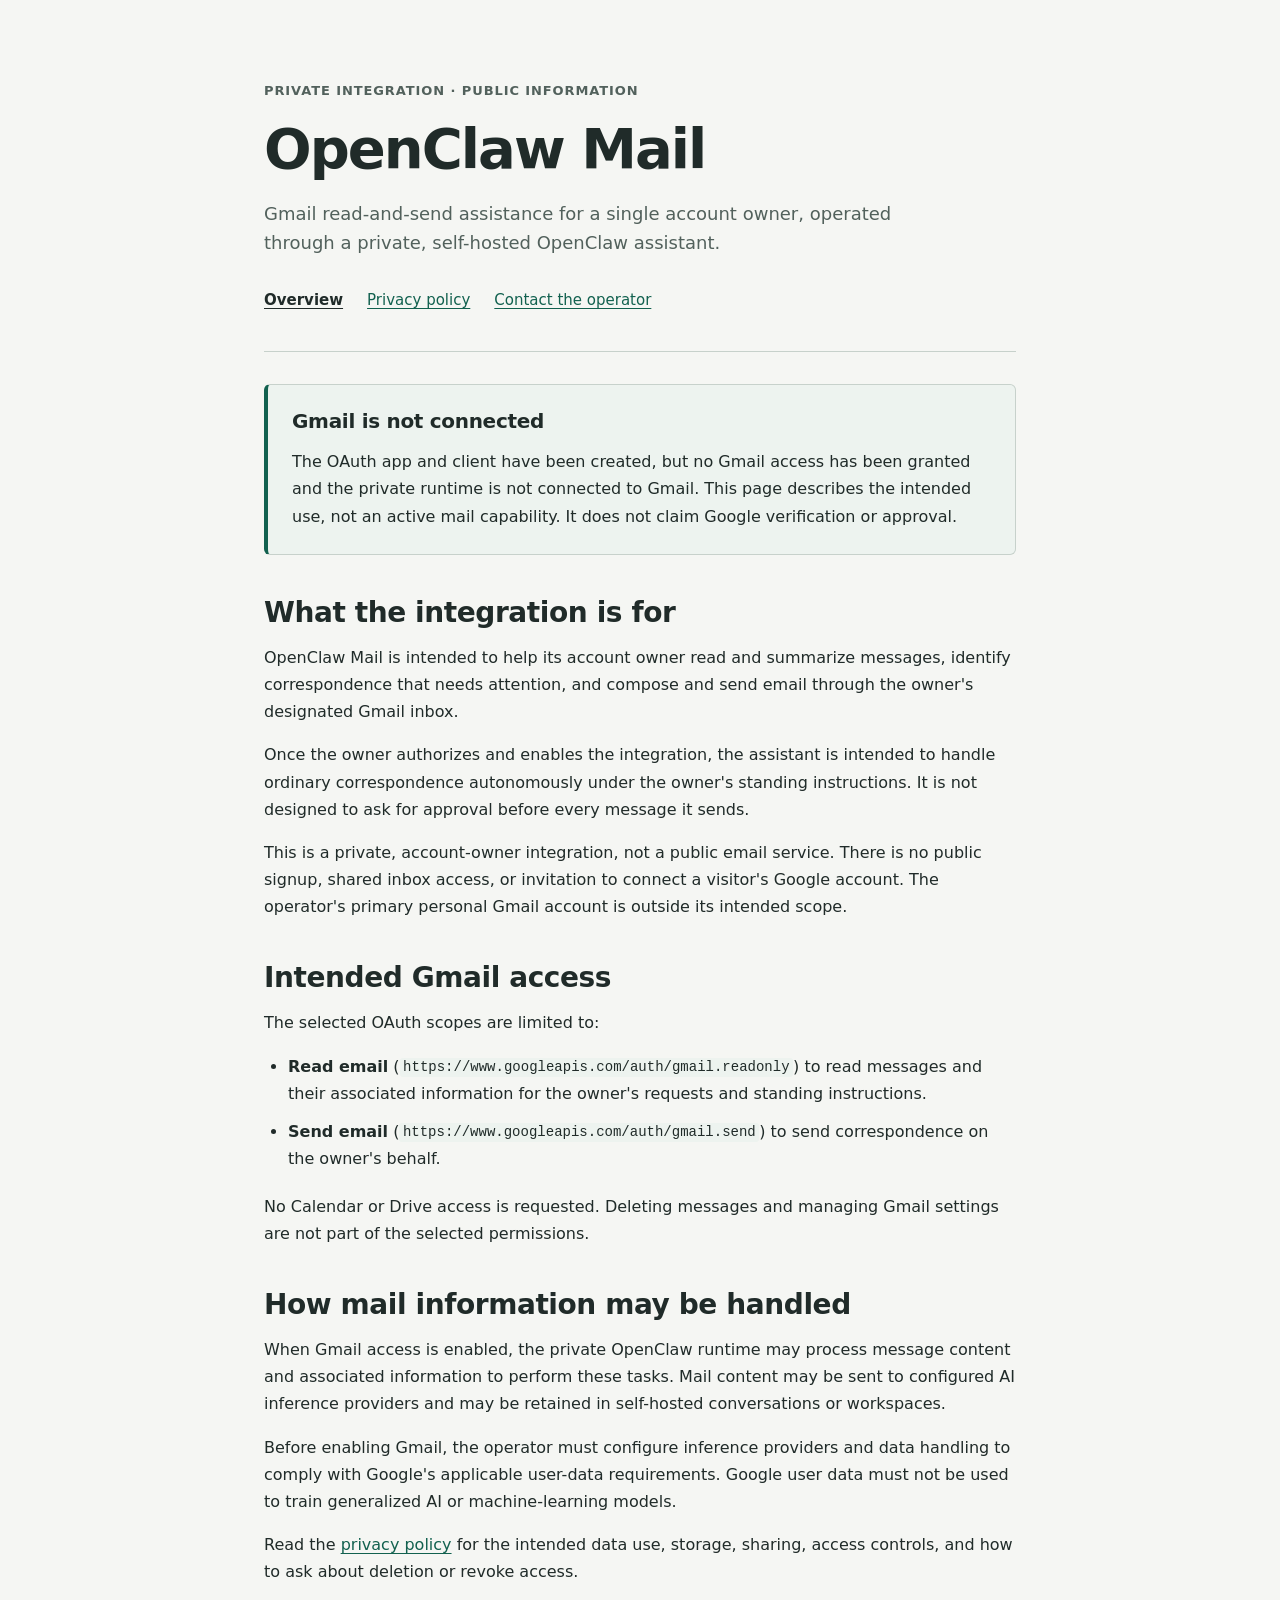
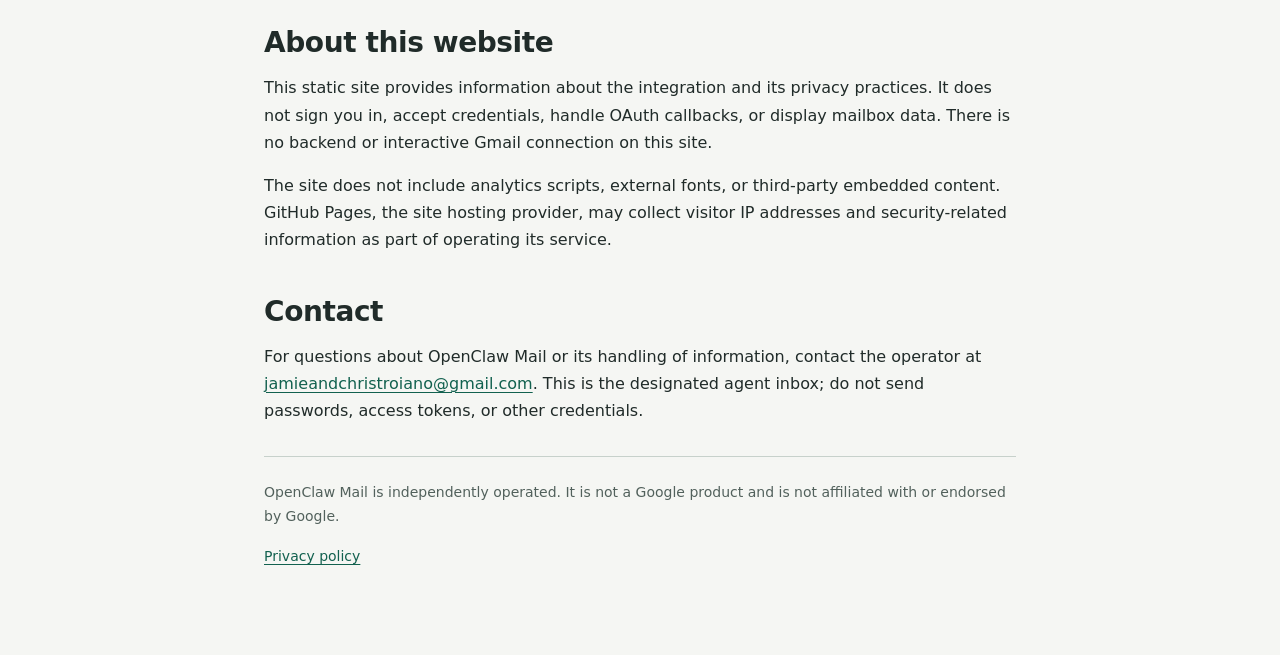
==== index.html @ 8d76d77b "init" ====
<!doctype html>
<html lang="en">
<head>
  <meta charset="utf-8">
  <meta name="viewport" content="width=device-width, initial-scale=1">
  <meta name="color-scheme" content="light dark">
  <meta name="description" content="Information about OpenClaw Mail, a private Gmail read-and-send integration for its account owner, and its privacy practices.">
  <title>OpenClaw Mail — private Gmail assistance</title>
  <link rel="stylesheet" href="assets/site.css">
</head>
<body>
  <a class="skip-link" href="#main">Skip to content</a>
  <div class="page">
    <header class="site-header">
      <p class="kicker">Private integration · public information</p>
      <h1>OpenClaw Mail</h1>
      <p class="lead">Gmail read-and-send assistance for a single account owner, operated through a private, self-hosted OpenClaw assistant.</p>
      <nav class="site-nav" aria-label="Site">
        <a href="./" aria-current="page">Overview</a>
        <a href="privacy/">Privacy policy</a>
        <a href="mailto:jamieandchristroiano@gmail.com">Contact the operator</a>
      </nav>
    </header>

    <main id="main" class="content">
      <aside class="notice" aria-labelledby="status-heading">
        <h2 id="status-heading">Gmail is not connected</h2>
        <p>The OAuth app and client have been created, but no Gmail access has been granted and the private runtime is not connected to Gmail. This page describes the intended use, not an active mail capability. It does not claim Google verification or approval.</p>
      </aside>

      <section aria-labelledby="purpose-heading">
        <h2 id="purpose-heading">What the integration is for</h2>
        <p>OpenClaw Mail is intended to help its account owner read and summarize messages, identify correspondence that needs attention, and compose and send email through the owner's designated Gmail inbox.</p>
        <p>Once the owner authorizes and enables the integration, the assistant is intended to handle ordinary correspondence autonomously under the owner's standing instructions. It is not designed to ask for approval before every message it sends.</p>
        <p>This is a private, account-owner integration, not a public email service. There is no public signup, shared inbox access, or invitation to connect a visitor's Google account. The operator's primary personal Gmail account is outside its intended scope.</p>
      </section>

      <section aria-labelledby="access-heading">
        <h2 id="access-heading">Intended Gmail access</h2>
        <p>The selected OAuth scopes are limited to:</p>
        <ul>
          <li><strong>Read email</strong> (<code>https://www.googleapis.com/auth/gmail.readonly</code>) to read messages and their associated information for the owner's requests and standing instructions.</li>
          <li><strong>Send email</strong> (<code>https://www.googleapis.com/auth/gmail.send</code>) to send correspondence on the owner's behalf.</li>
        </ul>
        <p>No Calendar or Drive access is requested. Deleting messages and managing Gmail settings are not part of the selected permissions.</p>
      </section>

      <section aria-labelledby="data-heading">
        <h2 id="data-heading">How mail information may be handled</h2>
        <p>When Gmail access is enabled, the private OpenClaw runtime may process message content and associated information to perform these tasks. Mail content may be sent to configured AI inference providers and may be retained in self-hosted conversations or workspaces.</p>
        <p>Before enabling Gmail, the operator must configure inference providers and data handling to comply with Google's applicable user-data requirements. Google user data must not be used to train generalized AI or machine-learning models.</p>
        <p>Read the <a href="privacy/">privacy policy</a> for the intended data use, storage, sharing, access controls, and how to ask about deletion or revoke access.</p>
      </section>

      <section aria-labelledby="site-heading">
        <h2 id="site-heading">About this website</h2>
        <p>This static site provides information about the integration and its privacy practices. It does not sign you in, accept credentials, handle OAuth callbacks, or display mailbox data. There is no backend or interactive Gmail connection on this site.</p>
        <p>The site does not include analytics scripts, external fonts, or third-party embedded content. GitHub Pages, the site hosting provider, may collect visitor IP addresses and security-related information as part of operating its service.</p>
      </section>

      <section aria-labelledby="contact-heading">
        <h2 id="contact-heading">Contact</h2>
        <p>For questions about OpenClaw Mail or its handling of information, contact the operator at <a href="mailto:jamieandchristroiano@gmail.com">jamieandchristroiano@gmail.com</a>. This is the designated agent inbox; do not send passwords, access tokens, or other credentials.</p>
      </section>
    </main>

    <footer class="site-footer">
      <p>OpenClaw Mail is independently operated. It is not a Google product and is not affiliated with or endorsed by Google.</p>
      <p><a href="privacy/">Privacy policy</a></p>
    </footer>
  </div>
</body>
</html>
---- assets/site.css ----
:root {
  color-scheme: light dark;
  --background: #f5f6f3;
  --surface: #ffffff;
  --text: #202b29;
  --muted: #52615c;
  --link: #12614f;
  --border: #c7d1cb;
  --notice: #edf3ef;
  --focus: #9a4100;
  font-family: system-ui, -apple-system, BlinkMacSystemFont, "Segoe UI", sans-serif;
  font-size: 100%;
  line-height: 1.7;
  -webkit-text-size-adjust: 100%;
}

* {
  box-sizing: border-box;
}

body {
  margin: 0;
  background: var(--background);
  color: var(--text);
}

.page {
  width: min(100%, 54rem);
  margin-inline: auto;
  padding: clamp(1.25rem, 5vw, 3.5rem);
  overflow-wrap: anywhere;
}

.site-header {
  padding-block: 1.5rem 2rem;
  border-bottom: 1px solid var(--border);
}

.kicker {
  margin: 0 0 0.75rem;
  color: var(--muted);
  font-size: 0.8125rem;
  font-weight: 650;
  letter-spacing: 0.07em;
  text-transform: uppercase;
}

h1,
h2,
h3 {
  line-height: 1.25;
  text-wrap: balance;
}

h1 {
  margin: 0 0 1rem;
  font-size: clamp(2.25rem, 7vw, 3.5rem);
  letter-spacing: -0.035em;
}

h2 {
  margin: 0 0 0.875rem;
  font-size: clamp(1.4rem, 4vw, 1.75rem);
  letter-spacing: -0.015em;
}

h3 {
  margin: 1.75rem 0 0.75rem;
  font-size: 1.125rem;
}

p {
  margin: 0 0 1rem;
}

.lead {
  max-width: 40rem;
  margin-bottom: 1.5rem;
  color: var(--muted);
  font-size: 1.125rem;
  line-height: 1.6;
}

a {
  color: var(--link);
  text-decoration-thickness: 0.08em;
  text-underline-offset: 0.18em;
}

a:hover {
  text-decoration-thickness: 0.15em;
}

:focus-visible {
  outline: 3px solid var(--focus);
  outline-offset: 4px;
  border-radius: 2px;
}

.site-nav {
  display: flex;
  flex-wrap: wrap;
  column-gap: 1.5rem;
  row-gap: 0.5rem;
  font-size: 0.9375rem;
}

.site-nav a {
  display: inline-block;
  padding-block: 0.375rem;
}

.site-nav [aria-current="page"] {
  color: var(--text);
  font-weight: 650;
}

.content {
  padding-block: 2rem;
}

.content > section + section {
  margin-top: 2.5rem;
}

.content > section > :last-child,
.notice > :last-child,
.site-footer > :last-child {
  margin-bottom: 0;
}

.notice {
  margin: 0 0 2.5rem;
  padding: clamp(1rem, 4vw, 1.5rem);
  border: 1px solid var(--border);
  border-inline-start: 4px solid var(--link);
  border-radius: 0.375rem;
  background: var(--notice);
}

.notice h2 {
  font-size: 1.25rem;
}

ul,
ol {
  margin: 0 0 1.25rem;
  padding-inline-start: 1.5rem;
}

li + li {
  margin-top: 0.625rem;
}

li > ul,
li > ol {
  margin-top: 0.625rem;
}

code {
  padding: 0.1em 0.25em;
  border-radius: 0.2rem;
  background: var(--notice);
  font-family: ui-monospace, SFMono-Regular, Consolas, monospace;
  font-size: 0.875em;
  white-space: normal;
  overflow-wrap: anywhere;
}

pre {
  max-width: 100%;
  padding: 1rem;
  overflow-x: auto;
  border: 1px solid var(--border);
  background: var(--notice);
}

pre code {
  padding: 0;
  white-space: pre-wrap;
}

blockquote {
  margin: 1.5rem 0;
  padding-inline-start: 1.25rem;
  border-inline-start: 3px solid var(--border);
  color: var(--muted);
}

dt {
  margin-top: 1rem;
  font-weight: 650;
}

dd {
  margin-inline-start: 1.25rem;
}

.muted {
  color: var(--muted);
}

.site-footer {
  padding-block: 1.5rem 2rem;
  border-top: 1px solid var(--border);
  color: var(--muted);
  font-size: 0.875rem;
}

.skip-link {
  position: absolute;
  top: 0.75rem;
  left: 0.75rem;
  z-index: 1;
  max-width: calc(100% - 1.5rem);
  padding: 0.625rem 1rem;
  transform: translateY(-200%);
  background: var(--surface);
  overflow-wrap: anywhere;
}

.skip-link:focus {
  transform: translateY(0);
}

@media (prefers-color-scheme: dark) {
  :root {
    --background: #151c19;
    --surface: #202a25;
    --text: #e4eae6;
    --muted: #b2c1b8;
    --link: #8cd9b7;
    --border: #46594d;
    --notice: #202e26;
    --focus: #ffd099;
  }
}

@media print {
  :root {
    --background: #ffffff;
    --surface: #ffffff;
    --text: #000000;
    --muted: #333333;
    --link: #000000;
    --border: #777777;
    --notice: #ffffff;
  }

  .page {
    width: 100%;
    padding: 0;
  }

  .skip-link {
    display: none;
  }

  h2,
  h3 {
    break-after: avoid;
  }
}
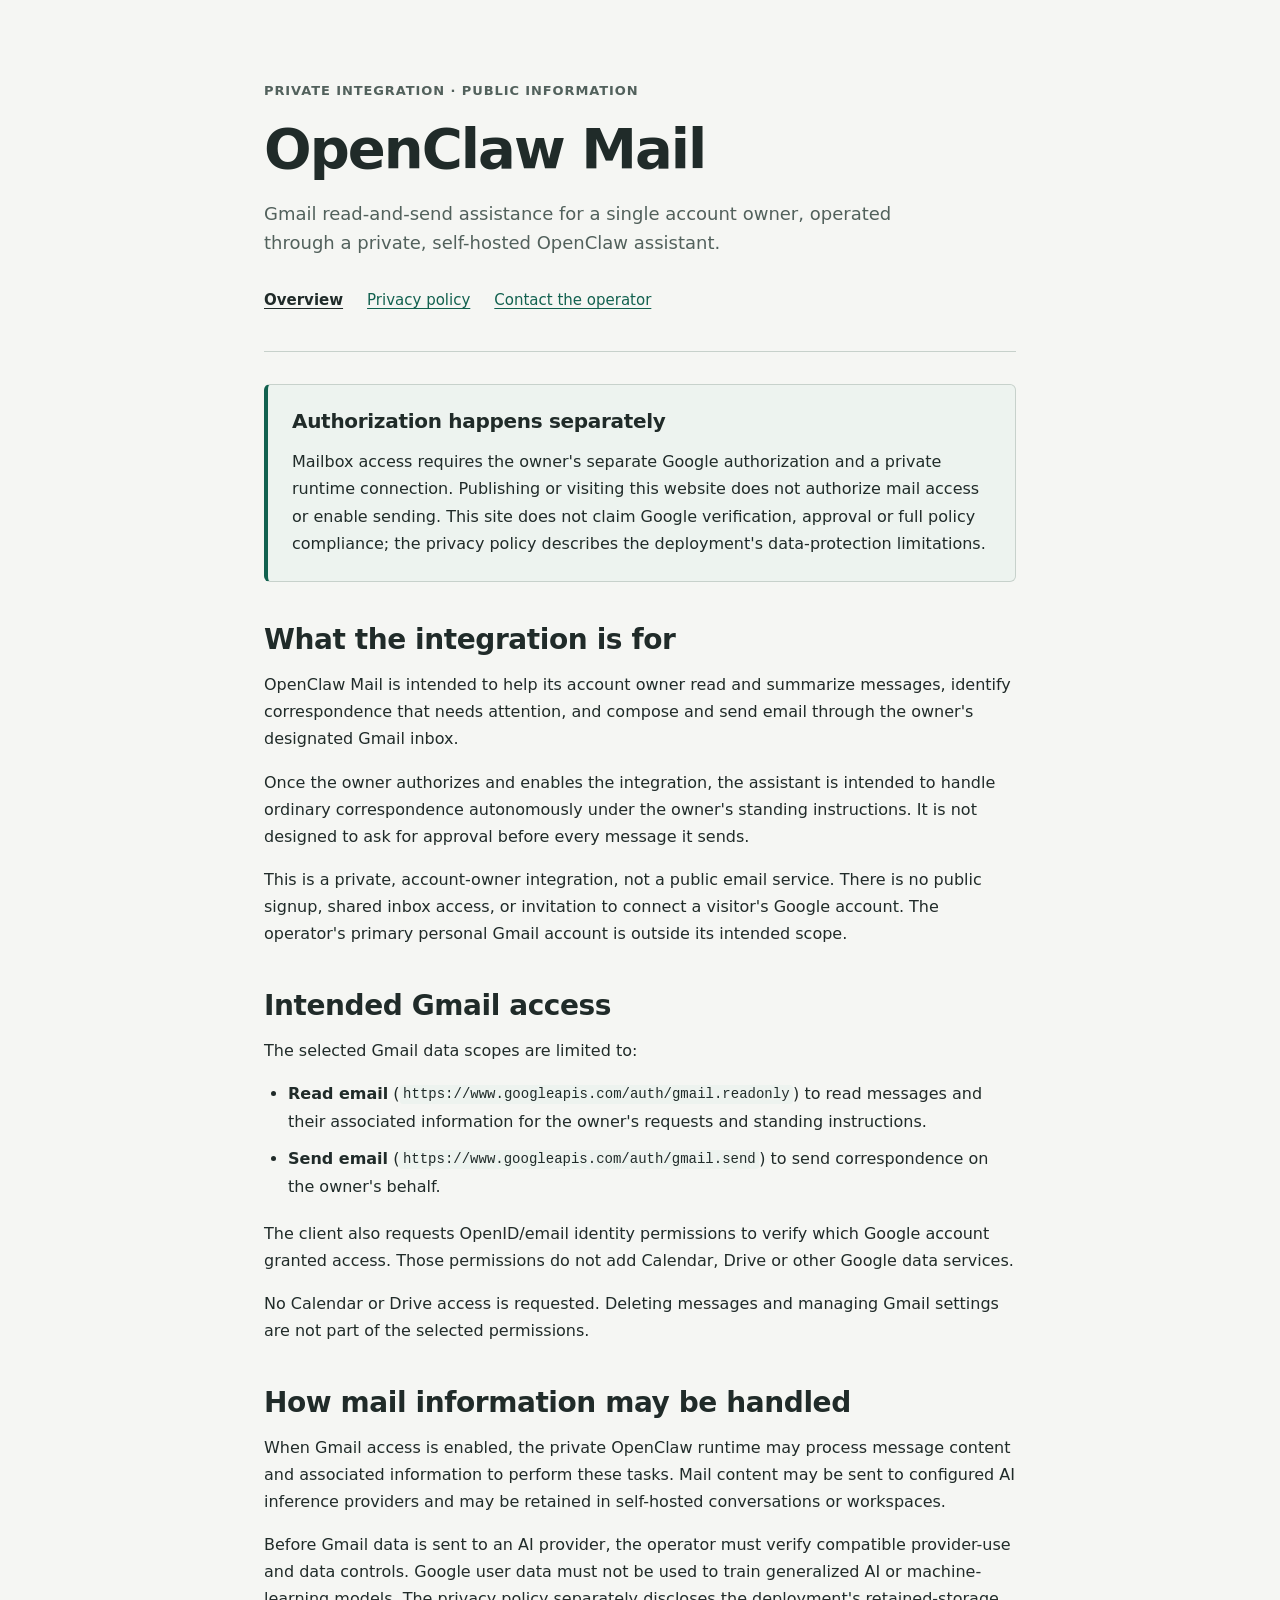
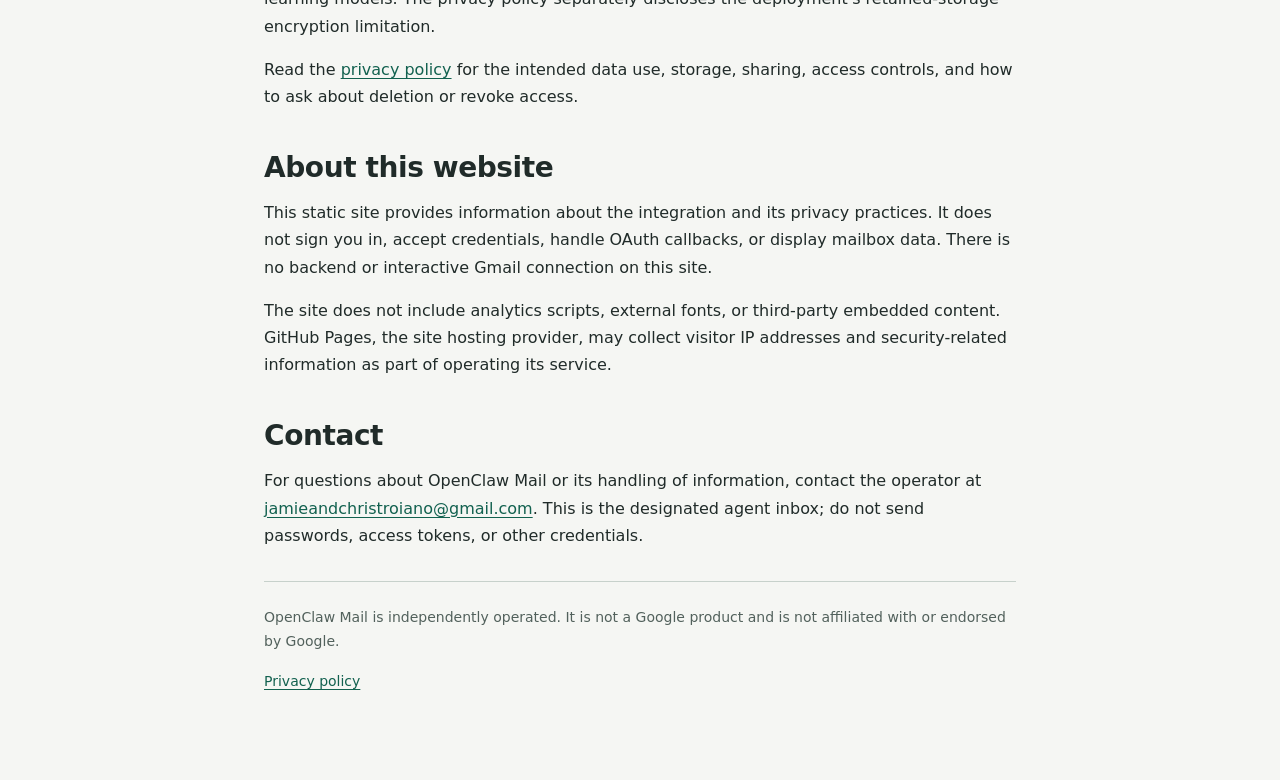
==== commit a6274ecc: "no idea" ====
--- a/index.html
+++ b/index.html
@@ -24,8 +24,8 @@
 
     <main id="main" class="content">
       <aside class="notice" aria-labelledby="status-heading">
-        <h2 id="status-heading">Gmail is not connected</h2>
-        <p>The OAuth app and client have been created, but no Gmail access has been granted and the private runtime is not connected to Gmail. This page describes the intended use, not an active mail capability. It does not claim Google verification or approval.</p>
+        <h2 id="status-heading">Authorization happens separately</h2>
+        <p>Mailbox access requires the owner's separate Google authorization and a private runtime connection. Publishing or visiting this website does not authorize mail access or enable sending. This site does not claim Google verification, approval or full policy compliance; the privacy policy describes the deployment's data-protection limitations.</p>
       </aside>
 
       <section aria-labelledby="purpose-heading">
@@ -37,18 +37,19 @@
 
       <section aria-labelledby="access-heading">
         <h2 id="access-heading">Intended Gmail access</h2>
-        <p>The selected OAuth scopes are limited to:</p>
+        <p>The selected Gmail data scopes are limited to:</p>
         <ul>
           <li><strong>Read email</strong> (<code>https://www.googleapis.com/auth/gmail.readonly</code>) to read messages and their associated information for the owner's requests and standing instructions.</li>
           <li><strong>Send email</strong> (<code>https://www.googleapis.com/auth/gmail.send</code>) to send correspondence on the owner's behalf.</li>
         </ul>
+        <p>The client also requests OpenID/email identity permissions to verify which Google account granted access. Those permissions do not add Calendar, Drive or other Google data services.</p>
         <p>No Calendar or Drive access is requested. Deleting messages and managing Gmail settings are not part of the selected permissions.</p>
       </section>
 
       <section aria-labelledby="data-heading">
         <h2 id="data-heading">How mail information may be handled</h2>
         <p>When Gmail access is enabled, the private OpenClaw runtime may process message content and associated information to perform these tasks. Mail content may be sent to configured AI inference providers and may be retained in self-hosted conversations or workspaces.</p>
-        <p>Before enabling Gmail, the operator must configure inference providers and data handling to comply with Google's applicable user-data requirements. Google user data must not be used to train generalized AI or machine-learning models.</p>
+        <p>Before Gmail data is sent to an AI provider, the operator must verify compatible provider-use and data controls. Google user data must not be used to train generalized AI or machine-learning models. The privacy policy separately discloses the deployment's retained-storage encryption limitation.</p>
         <p>Read the <a href="privacy/">privacy policy</a> for the intended data use, storage, sharing, access controls, and how to ask about deletion or revoke access.</p>
       </section>
 
